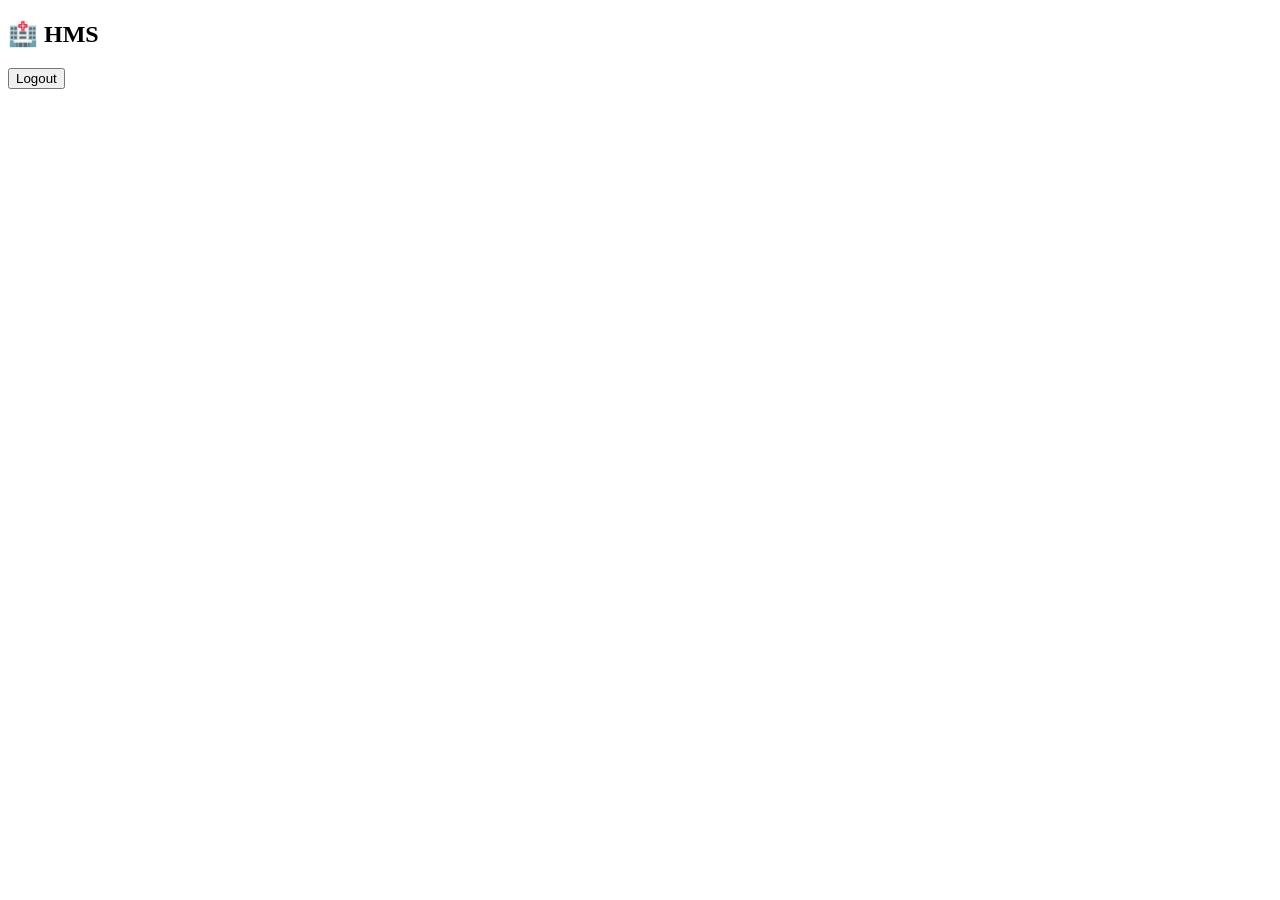
==== src/main/resources/static/app.html @ bcccf941 "Initial commit: Hospital Management System" ====
<!DOCTYPE html>
<html lang="en">

<head>
	<meta charset="UTF-8">
	<meta name="viewport" content="width=device-width, initial-scale=1">
	<title>Hospital Management System</title>
	<link rel="stylesheet" href="/css/style.css">
</head>

<body>
	<div class="layout">
		<aside>
			<h2>🏥 HMS</h2>
			<nav id="menu"></nav>
			<div class="user"><span id="who"></span><button id="logout" class="btn sm">Logout</button></div>
		</aside>
		<main>
			<h1 id="title"></h1>
			<div id="toast" class="toast"></div>
			<div id="content"></div>
		</main>
	</div>
	<script src="/js/api.js"></script>
	<script src="/js/app.js"></script>
</body>

</html>
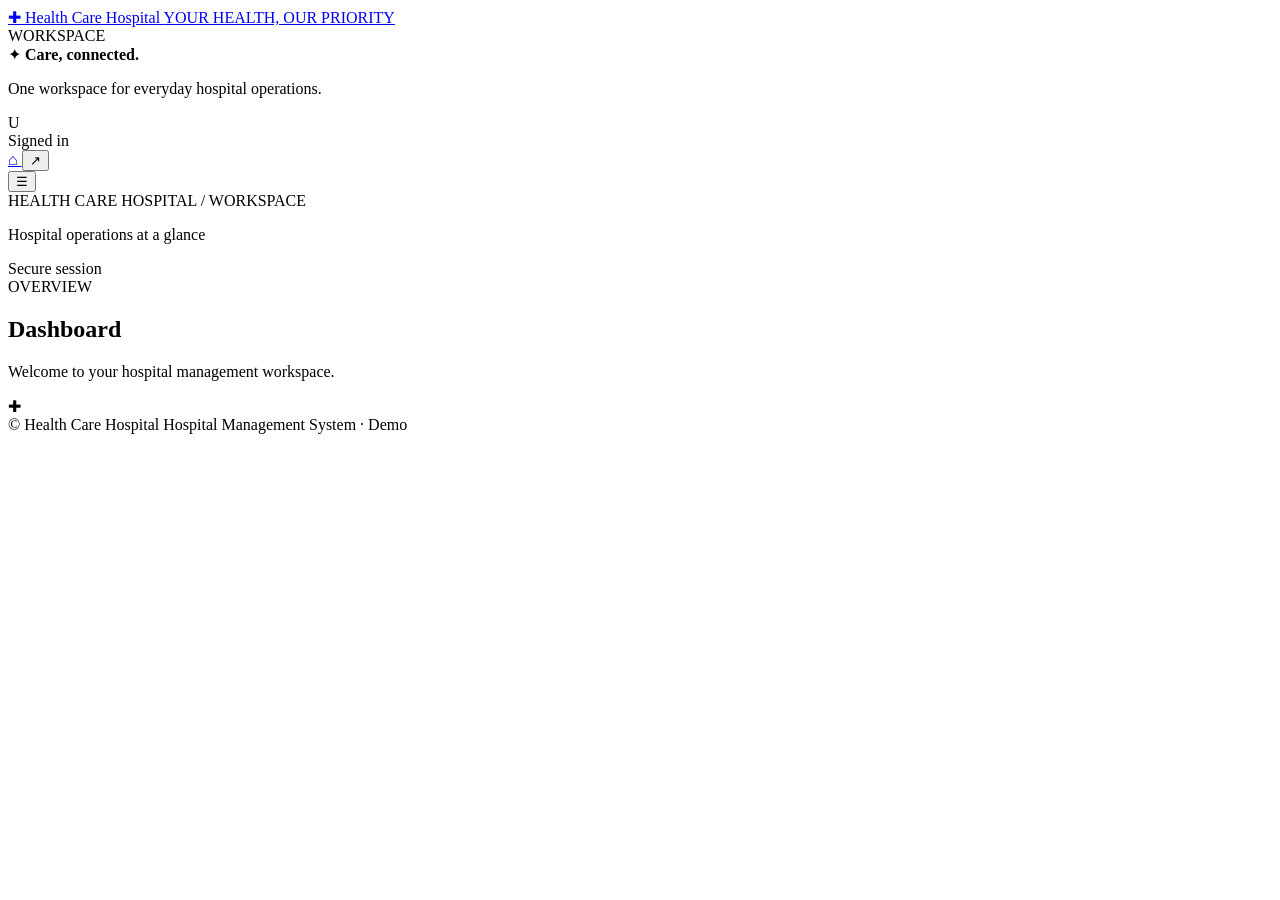
==== commit d6e66981: "patient-registerhtml added" ====
--- a/src/main/resources/static/app.html
+++ b/src/main/resources/static/app.html
@@ -2,27 +2,183 @@
 <html lang="en">
 
 <head>
-	<meta charset="UTF-8">
-	<meta name="viewport" content="width=device-width, initial-scale=1">
-	<title>Hospital Management System</title>
-	<link rel="stylesheet" href="/css/style.css">
+    <meta charset="UTF-8">
+    <meta name="viewport" content="width=device-width, initial-scale=1">
+    <meta name="theme-color" content="#0b7c78">
+
+    <title>Workspace | Health Care Hospital</title>
+
+    <link rel="preconnect" href="https://fonts.googleapis.com">
+    <link rel="preconnect" href="https://fonts.gstatic.com" crossorigin>
+
+    <link
+        href="https://fonts.googleapis.com/css2?family=DM+Sans:wght@400;500;600;700&family=Manrope:wght@400;500;600;700;800&display=swap"
+        rel="stylesheet">
+
+    <link rel="stylesheet" href="/css/style.css">
 </head>
 
-<body>
-	<div class="layout">
-		<aside>
-			<h2>🏥 HMS</h2>
-			<nav id="menu"></nav>
-			<div class="user"><span id="who"></span><button id="logout" class="btn sm">Logout</button></div>
-		</aside>
-		<main>
-			<h1 id="title"></h1>
-			<div id="toast" class="toast"></div>
-			<div id="content"></div>
-		</main>
-	</div>
-	<script src="/js/api.js"></script>
-	<script src="/js/app.js"></script>
+<body class="workspace-page">
+
+    <div class="layout">
+
+        <!-- Sidebar -->
+        <aside class="sidebar" id="sidebar">
+
+            <!-- Hospital Branding -->
+            <a class="brand brand-light sidebar-brand" href="/index.html">
+                <span class="brand-mark">✚</span>
+
+                <span>
+                    Health Care Hospital
+                    <span class="brand-sub">YOUR HEALTH, OUR PRIORITY</span>
+                </span>
+            </a>
+
+            <div class="nav-caption">WORKSPACE</div>
+
+            <!-- Dynamic Navigation: Managed by app.js -->
+            <nav id="menu" aria-label="Main navigation"></nav>
+
+            <!-- Sidebar Bottom -->
+            <div class="sidebar-bottom">
+
+                <div class="support-card">
+                    <span class="support-icon">✦</span>
+                    <strong>Care, connected.</strong>
+                    <p>One workspace for everyday hospital operations.</p>
+                </div>
+
+                <!-- User Information and Navigation Buttons -->
+                <div class="user-block">
+
+                    <div class="avatar" id="avatar">U</div>
+
+                    <div class="user-meta">
+                        <strong id="who"></strong>
+                        <span>Signed in</span>
+                    </div>
+
+                    <!-- Home Button -->
+                    <a
+                        href="/index.html"
+                        class="home-btn"
+                        aria-label="Return to login page"
+                        title="Home">
+                        ⌂
+                    </a>
+
+                    <!-- Logout Button -->
+                    <button
+                        id="logout"
+                        class="logout-btn"
+                        type="button"
+                        aria-label="Log out"
+                        title="Log out">
+                        ↗
+                    </button>
+
+                </div>
+
+            </div>
+
+        </aside>
+
+
+        <!-- Main Dashboard -->
+        <main class="main-area">
+
+            <!-- Top Navigation Bar -->
+            <header class="topbar">
+
+                <button
+                    id="mobileMenu"
+                    class="mobile-menu"
+                    type="button"
+                    aria-label="Toggle navigation">
+                    ☰
+                </button>
+
+                <div>
+                    <span class="topbar-kicker">
+                        HEALTH CARE HOSPITAL / WORKSPACE
+                    </span>
+
+                    <p>Hospital operations at a glance</p>
+                </div>
+
+                <div class="topbar-right">
+
+                    <span class="secure-pill">
+                        <span></span>
+                        Secure session
+                    </span>
+
+                    <div class="topbar-date" id="today"></div>
+
+                </div>
+
+            </header>
+
+
+            <!-- Dashboard Page Content -->
+            <section class="page-content">
+
+                <!-- Dashboard Heading -->
+                <div class="page-heading">
+
+                    <div>
+                        <span class="eyebrow">OVERVIEW</span>
+
+                        <h1 id="title">Dashboard</h1>
+
+                        <p class="page-subtitle">
+                            Welcome to your hospital management workspace.
+                        </p>
+                    </div>
+
+                    <div class="heading-mark">✚</div>
+
+                </div>
+
+
+                <!-- Dashboard Notifications -->
+                <div
+                    id="toast"
+                    class="toast"
+                    role="status"
+                    aria-live="polite">
+                </div>
+
+
+                <!-- Dynamic Dashboard Content -->
+                <div id="content"></div>
+
+
+                <!-- Footer -->
+                <footer class="app-footer">
+
+                    <span>
+                        © <span id="year"></span> Health Care Hospital
+                    </span>
+
+                    <span>
+                        Hospital Management System · Demo
+                    </span>
+
+                </footer>
+
+            </section>
+
+        </main>
+
+    </div>
+
+
+    <!-- Existing JavaScript Files -->
+    <script src="/js/api.js"></script>
+    <script src="/js/app.js"></script>
+
 </body>
 
 </html>
